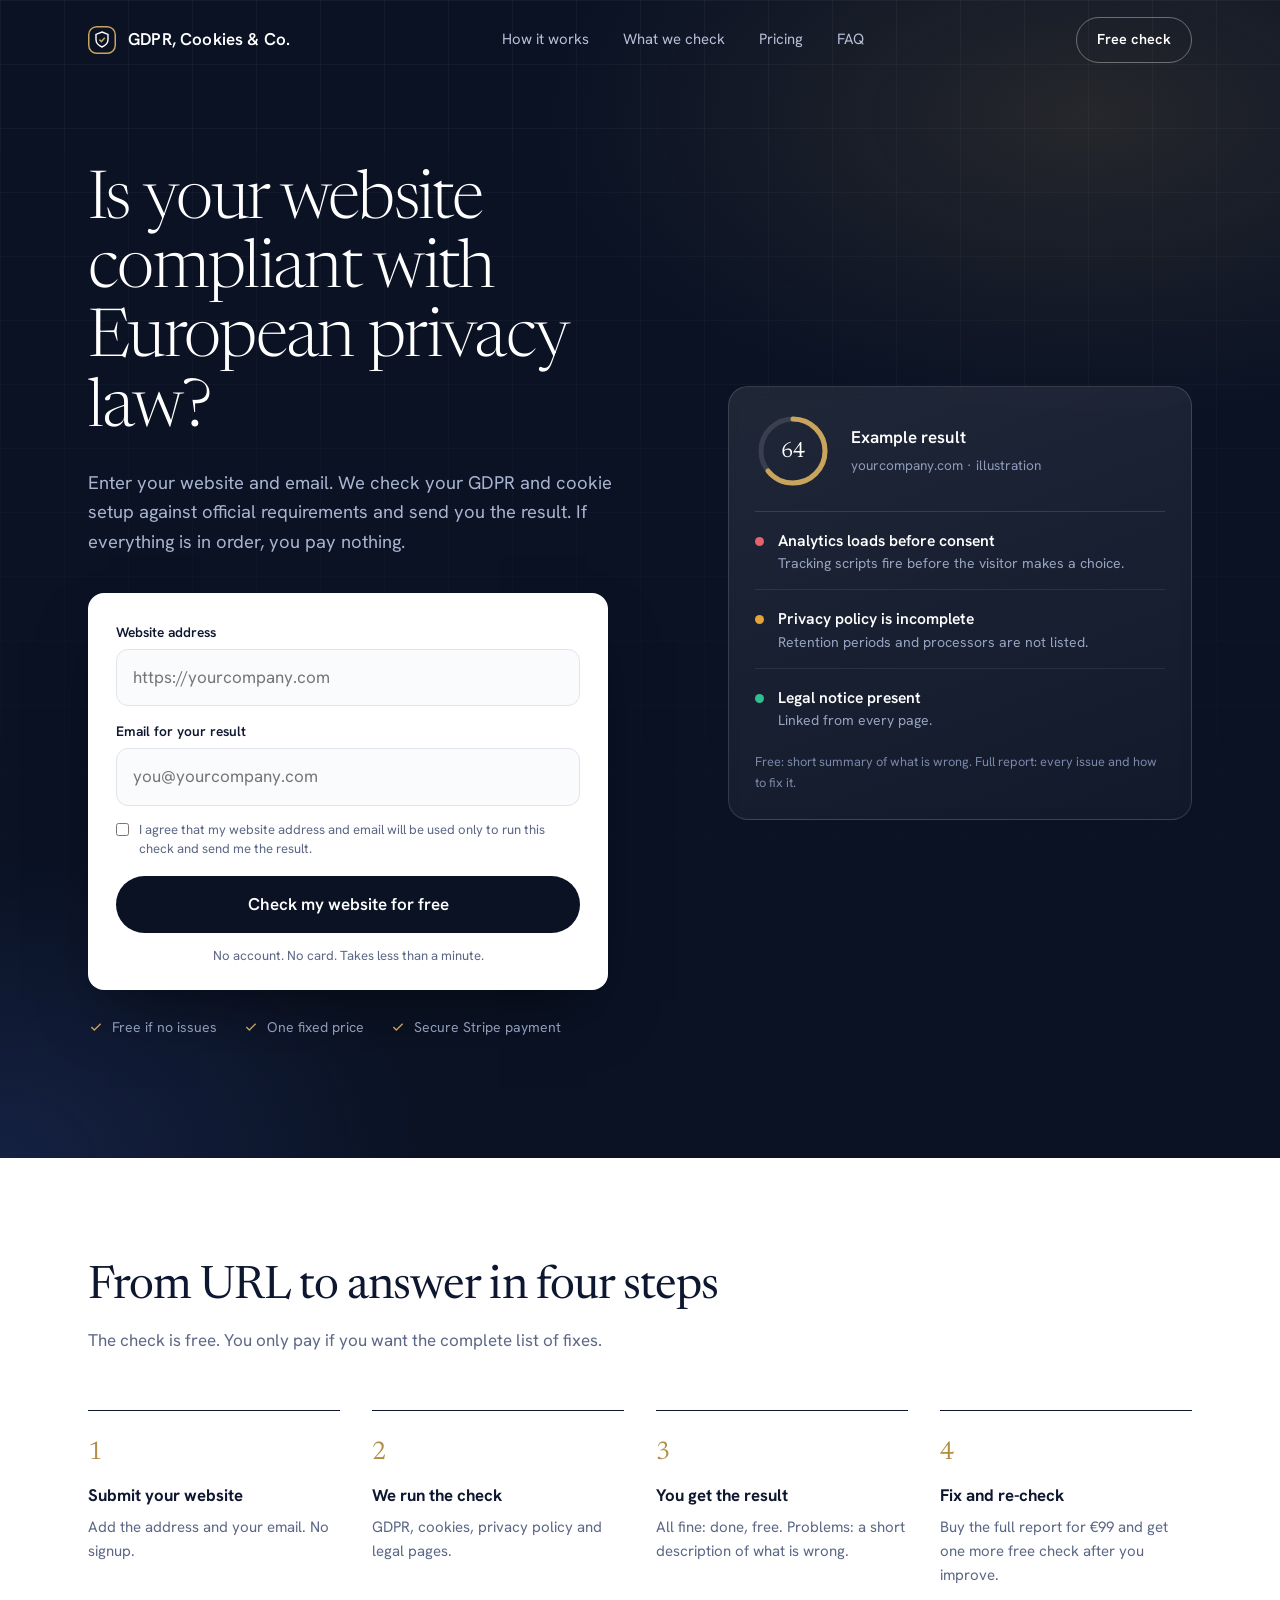
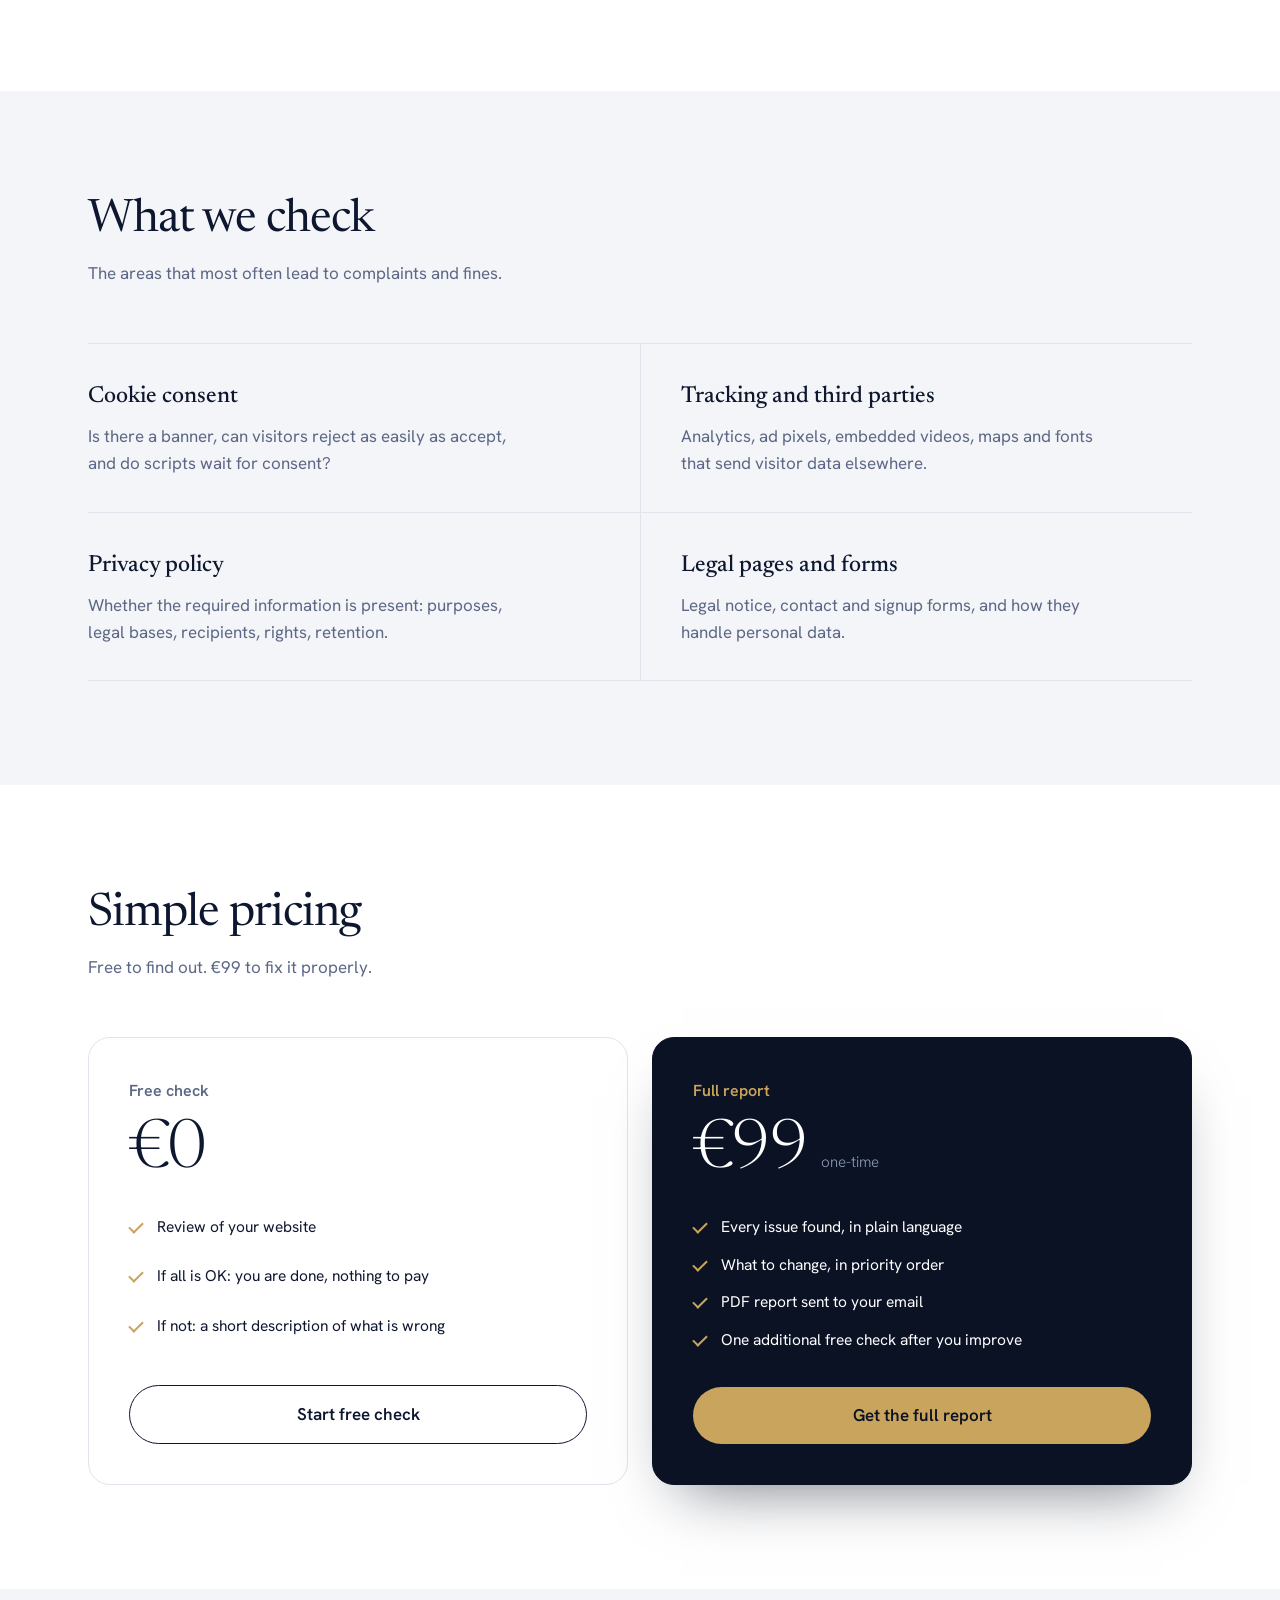
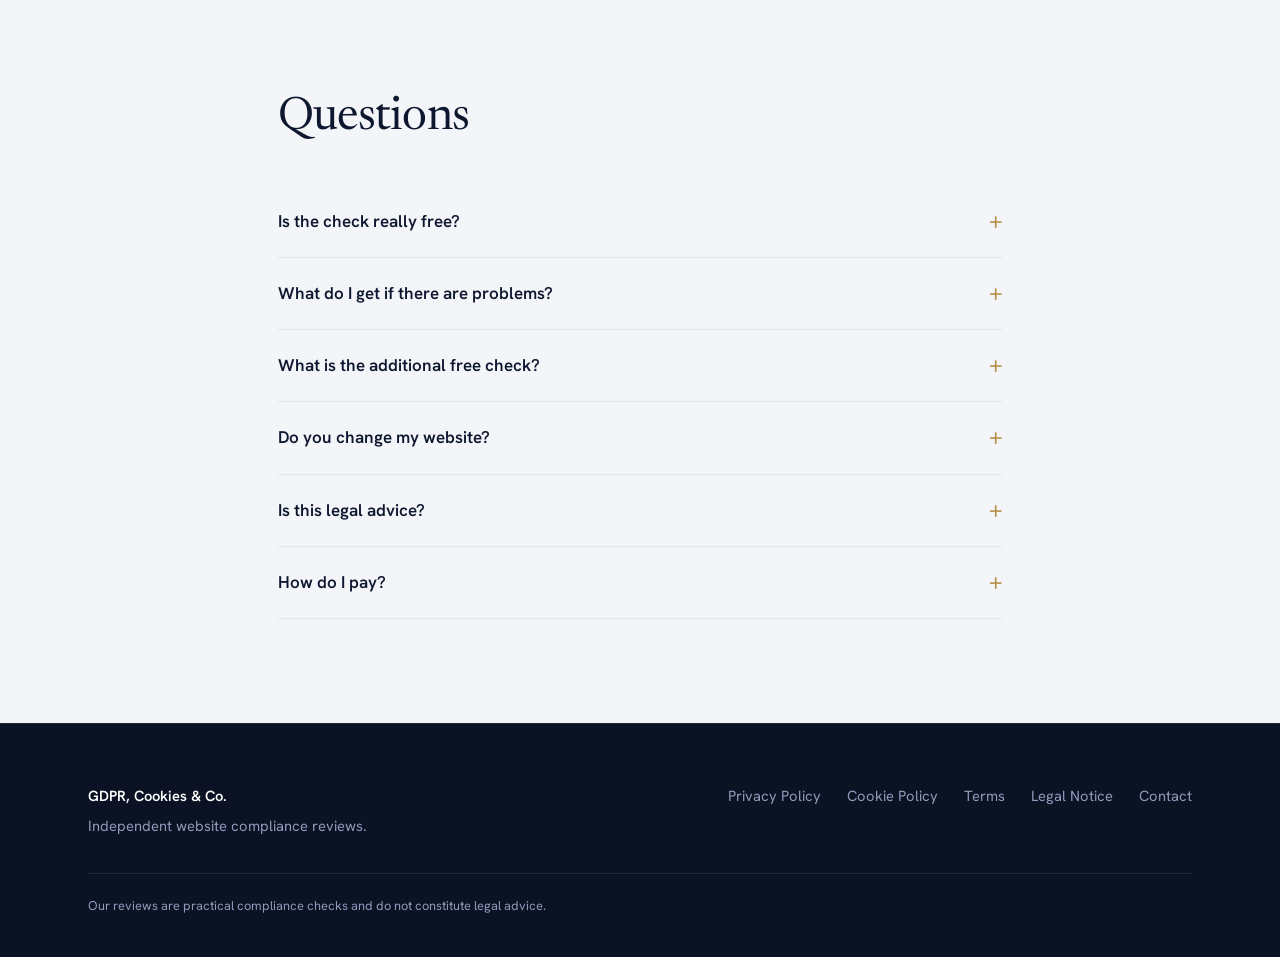
==== index.html @ 93410387 "Add files via upload" ====
<!DOCTYPE html>
<html lang="en">
<head>
<meta charset="UTF-8">
<meta name="viewport" content="width=device-width, initial-scale=1, viewport-fit=cover">
<title>Free GDPR & Cookie Check for Your Website</title>
<meta name="description" content="Enter your website and email. We check your GDPR and cookie compliance for free. Full report with fixes for €99.">
<link rel="preconnect" href="https://fonts.googleapis.com">
<link rel="preconnect" href="https://fonts.gstatic.com" crossorigin>
<link href="https://fonts.googleapis.com/css2?family=Hanken+Grotesk:wght@400;500;600;700&family=Newsreader:opsz,wght@6..72,300;6..72,400;6..72,500&display=swap" rel="stylesheet">
<style>
:root{--night:#0A1224;--night2:#111C36;--ink:#0E1730;--mute:#5B6785;--paper:#F4F5F8;--white:#fff;--line:#E1E4EC;--gold:#C9A45C;--gold-d:#B38E45;--ok:#2FBF8F;--warn:#E3A33B;--bad:#E5636D;--r:16px}
*{box-sizing:border-box;margin:0;padding:0}
html{scroll-behavior:smooth;scroll-padding-top:76px}
body{font-family:'Hanken Grotesk',system-ui,sans-serif;color:var(--ink);background:var(--paper);line-height:1.6;font-size:17px;-webkit-font-smoothing:antialiased}
a{color:inherit}
.wrap{max-width:1160px;margin:0 auto;padding:0 28px}
:focus-visible{outline:3px solid var(--gold);outline-offset:2px}
.serif{font-family:'Newsreader',Georgia,serif}

header{position:absolute;inset:0 0 auto 0;z-index:10;color:#fff}
.nav{display:flex;align-items:center;justify-content:space-between;height:80px}
.logo{font-weight:600;text-decoration:none;display:flex;align-items:center;gap:12px;letter-spacing:.01em}
.nav-links{display:flex;gap:34px;font-size:.93rem;color:#B6C0D8}
.nav-links a{text-decoration:none}.nav-links a:hover{color:#fff}
.btn{display:inline-flex;align-items:center;justify-content:center;font:inherit;font-weight:600;border:0;border-radius:999px;padding:15px 26px;cursor:pointer;text-decoration:none;transition:background .2s,transform .2s}
.btn-gold{background:var(--gold);color:var(--night)}.btn-gold:hover{background:#D6B471}
.btn-ghost{border:1px solid rgba(255,255,255,.35);color:#fff;padding:10px 20px;font-size:.9rem}.btn-ghost:hover{background:rgba(255,255,255,.08)}
.btn-dark{background:var(--night);color:#fff}.btn-dark:hover{background:var(--night2)}
.btn-outline{border:1px solid var(--ink);color:var(--ink)}.btn-outline:hover{background:var(--ink);color:#fff}
.btn[disabled]{opacity:.6;cursor:wait}

.hero{background:radial-gradient(900px 500px at 85% 10%,rgba(201,164,92,.14),transparent 60%),radial-gradient(700px 500px at 0% 100%,rgba(70,100,200,.18),transparent 60%),var(--night);color:#fff;padding:168px 0 120px;position:relative;overflow:hidden}
.hero:before{content:"";position:absolute;inset:0;background-image:linear-gradient(rgba(255,255,255,.04) 1px,transparent 1px),linear-gradient(90deg,rgba(255,255,255,.04) 1px,transparent 1px);background-size:64px 64px;mask-image:linear-gradient(180deg,#000 0%,transparent 85%)}
.hero-grid{position:relative;display:grid;grid-template-columns:1.1fr .9fr;gap:72px;align-items:center}
h1{font-family:'Newsreader',Georgia,serif;font-weight:300;font-size:clamp(2.6rem,5.2vw,4.4rem);line-height:1.04;letter-spacing:-.025em}
.lead{color:#A9B5D0;font-size:1.15rem;margin:24px 0 36px;max-width:31em}
.form-card{background:#fff;color:var(--ink);border-radius:var(--r);padding:10px;box-shadow:0 30px 60px -20px rgba(0,0,0,.5);max-width:520px}
.form-inner{padding:18px 18px 14px}
.field{margin-bottom:14px}
label.t{display:block;font-weight:600;font-size:.86rem;margin-bottom:6px}
input[type=url],input[type=email],input[type=text]{width:100%;font:inherit;padding:14px 16px;border:1px solid var(--line);border-radius:12px;background:#FAFBFC;color:var(--ink)}
input:focus{border-color:var(--gold);outline:none;background:#fff;box-shadow:0 0 0 4px rgba(201,164,92,.2)}
.consent{display:flex;gap:10px;font-size:.82rem;color:var(--mute);margin:6px 0 18px;align-items:flex-start;line-height:1.45}
.consent input{margin-top:3px;accent-color:var(--night)}
.consent a{text-decoration:underline}
.form-card .btn{width:100%}
.fine{font-size:.82rem;color:var(--mute);margin-top:12px;text-align:center}
.msg{margin-top:14px;padding:12px 14px;border-radius:10px;font-size:.93rem;display:none}
.msg.ok{display:block;background:#E3F5EE;color:#075E43}.msg.err{display:block;background:#FBE6E8;color:#B4262F}
.hp{position:absolute;left:-9999px}
.assure{display:flex;gap:26px;margin-top:26px;font-size:.88rem;color:#8E9BBA;flex-wrap:wrap}
.assure span{display:flex;gap:8px;align-items:center}
.assure svg{color:var(--gold)}

.report{background:linear-gradient(160deg,rgba(255,255,255,.09),rgba(255,255,255,.03));border:1px solid rgba(255,255,255,.14);border-radius:20px;padding:26px;backdrop-filter:blur(6px)}
.rep-top{display:flex;align-items:center;gap:20px;padding-bottom:22px;border-bottom:1px solid rgba(255,255,255,.12)}
.rep-top b{display:block;font-weight:600}
.rep-top small{color:#8E9BBA;font-size:.85rem}
.ring{flex:none}
.find{display:flex;gap:14px;padding:16px 0;border-bottom:1px solid rgba(255,255,255,.08)}
.find:last-of-type{border:0}
.dot{flex:none;width:9px;height:9px;border-radius:50%;margin-top:9px}
.find strong{display:block;font-weight:600;font-size:.98rem}
.find p{color:#97A4C2;font-size:.88rem;line-height:1.45}
.rep-foot{margin-top:6px;font-size:.8rem;color:#7A88A9}

section.s{padding:104px 0}
section.white{background:#fff}
h2{font-family:'Newsreader',Georgia,serif;font-weight:400;font-size:clamp(2rem,3.6vw,2.9rem);line-height:1.1;letter-spacing:-.02em;margin-bottom:14px}
.sub{color:var(--mute);max-width:34em;margin-bottom:56px}
.steps{display:grid;grid-template-columns:repeat(4,1fr);gap:32px}
.step{border-top:1px solid var(--ink);padding-top:22px}
.step .n{font-family:'Newsreader',serif;font-size:1.6rem;color:var(--gold-d);display:block;margin-bottom:8px}
.step h3{font-size:1.05rem;margin-bottom:6px}.step p{font-size:.94rem;color:var(--mute)}
.scope{display:grid;grid-template-columns:1fr 1fr;border-top:1px solid var(--line)}
.scope div{padding:34px 40px 34px 0;border-bottom:1px solid var(--line)}
.scope div:nth-child(even){padding:34px 0 34px 40px;border-left:1px solid var(--line)}
.scope h3{font-family:'Newsreader',serif;font-weight:500;font-size:1.45rem;margin-bottom:8px}
.scope p{color:var(--mute);max-width:26em}

.price-grid{display:grid;grid-template-columns:1fr 1fr;gap:24px}
.plan{border:1px solid var(--line);border-radius:22px;padding:40px;background:#fff;display:flex;flex-direction:column}
.plan.main{background:var(--night);color:#fff;border-color:var(--night);box-shadow:0 30px 60px -30px rgba(10,18,36,.6)}
.plan h3{font-size:1rem;font-weight:600;color:var(--mute)}.plan.main h3{color:var(--gold)}
.amount{font-family:'Newsreader',serif;font-weight:300;font-size:4.2rem;line-height:1;letter-spacing:-.03em;margin:14px 0 4px}
.amount small{font-family:'Hanken Grotesk';font-size:.95rem;color:var(--mute);letter-spacing:0}.plan.main .amount small{color:#8E9BBA}
.plan ul{list-style:none;margin:26px 0 34px;display:grid;gap:13px;flex:1}
.plan li{padding-left:28px;position:relative;font-size:.97rem}
.plan li:before{content:"";position:absolute;left:0;top:7px;width:12px;height:6px;border-left:2px solid var(--gold);border-bottom:2px solid var(--gold);transform:rotate(-45deg)}
.plan .btn{width:100%}

.faq{max-width:780px}
details{border-bottom:1px solid var(--line);padding:22px 0}
summary{cursor:pointer;font-weight:600;list-style:none;display:flex;justify-content:space-between;gap:16px}
summary::-webkit-details-marker{display:none}
summary:after{content:"+";font-size:1.5rem;line-height:1;color:var(--gold-d);font-weight:400}
details[open] summary:after{content:"–"}
details p{margin-top:10px;color:var(--mute);font-size:.98rem;max-width:40em}

#checkout{display:none;background:var(--night);color:#fff;padding:130px 0 100px;min-height:100vh}
body.is-checkout #checkout{display:block}
body.is-checkout #landing{display:none}
.co-grid{display:grid;grid-template-columns:1.1fr .9fr;gap:56px;max-width:980px;margin:0 auto;align-items:start}
.back{display:inline-block;margin-bottom:28px;color:#8E9BBA;text-decoration:none;font-size:.93rem}
#checkout h2{color:#fff}#checkout .sub{color:#A9B5D0;margin-bottom:28px}
.summary{border:1px solid rgba(255,255,255,.14);border-radius:20px;padding:30px;background:rgba(255,255,255,.04)}
.sum-row{display:flex;justify-content:space-between;gap:16px;padding:14px 0;border-bottom:1px solid rgba(255,255,255,.1)}
.sum-row.total{border:0;font-family:'Newsreader',serif;font-size:1.7rem}
.summary ul{list-style:none;margin:16px 0;display:grid;gap:9px;font-size:.93rem;color:#A9B5D0}
.secure{display:flex;gap:8px;align-items:flex-start;font-size:.83rem;color:#8E9BBA;margin-top:8px}

footer{background:var(--night);color:#8E9BBA;padding:60px 0 40px;font-size:.92rem;border-top:1px solid rgba(255,255,255,.08)}
.foot{display:flex;justify-content:space-between;gap:32px;flex-wrap:wrap}
.foot b{color:#fff;display:block;margin-bottom:6px;font-weight:600}
.foot nav{display:flex;gap:26px;flex-wrap:wrap}.foot a{text-decoration:none}.foot a:hover{color:#fff}
.disc{margin-top:36px;padding-top:22px;border-top:1px solid rgba(255,255,255,.08);font-size:.8rem}

@media(max-width:920px){.hero-grid,.price-grid,.co-grid{grid-template-columns:1fr;gap:48px}.steps{grid-template-columns:1fr 1fr}.nav-links{display:none}.hero{padding-top:128px}}
@media(max-width:600px){.steps{grid-template-columns:1fr}.scope{grid-template-columns:1fr}.scope div,.scope div:nth-child(even){padding:28px 0;border-left:0}section.s{padding:72px 0}.plan{padding:30px}}
@media(prefers-reduced-motion:reduce){html{scroll-behavior:auto}.btn{transition:none}}
</style>
</head>
<body>

<header>
  <div class="wrap nav">
    <a href="#top" class="logo" data-home>
      <svg width="28" height="28" viewBox="0 0 28 28" aria-hidden="true"><rect x=".75" y=".75" width="26.5" height="26.5" rx="8" fill="none" stroke="#C9A45C" stroke-width="1.5"/><path d="M14 6l6 2.4v5.2c0 3.6-2.5 6-6 7.4-3.5-1.4-6-3.8-6-7.4V8.4z" fill="none" stroke="#fff" stroke-width="1.4"/><path d="M11.4 13.6l2 2 3.4-3.8" fill="none" stroke="#C9A45C" stroke-width="1.5"/></svg>
      GDPR, Cookies &amp; Co.
    </a>
    <nav class="nav-links">
      <a href="#process" data-home>How it works</a>
      <a href="#scope" data-home>What we check</a>
      <a href="#pricing" data-home>Pricing</a>
      <a href="#faq" data-home>FAQ</a>
    </nav>
    <a href="#check" class="btn btn-ghost" data-home>Free check</a>
  </div>
</header>

<main id="landing">
  <section class="hero" id="top">
    <div class="wrap hero-grid">
      <div>
        <h1>Is your website compliant with European privacy law?</h1>
        <p class="lead">Enter your website and email. We check your GDPR and cookie setup against official requirements and send you the result. If everything is in order, you pay nothing.</p>

        <form class="form-card" id="check" data-form="check" action="https://formboost.app/f/903nc28y" method="POST" novalidate>
          <div class="form-inner">
            <div class="field">
              <label class="t" for="c-url">Website address</label>
              <input id="c-url" name="website" type="url" inputmode="url" placeholder="https://yourcompany.com" required autocomplete="url">
            </div>
            <div class="field">
              <label class="t" for="c-email">Email for your result</label>
              <input id="c-email" name="email" type="email" placeholder="you@yourcompany.com" required autocomplete="email">
            </div>
            <input class="hp" type="text" name="_gotcha" tabindex="-1" autocomplete="off" aria-hidden="true">
            <label class="consent"><input type="checkbox" name="consent" required><span>I agree that my website address and email will be used only to run this check and send me the result.</span></label>
            <button class="btn btn-dark" type="submit">Check my website for free</button>
            <p class="msg" role="status" aria-live="polite"></p>
            <p class="fine">No account. No card. Takes less than a minute.</p>
          </div>
        </form>
        <div class="assure">
          <span><svg width="16" height="16" viewBox="0 0 24 24" fill="none" stroke="currentColor" stroke-width="2"><path d="M5 12l4.5 4.5L19 7"/></svg>Free if no issues</span>
          <span><svg width="16" height="16" viewBox="0 0 24 24" fill="none" stroke="currentColor" stroke-width="2"><path d="M5 12l4.5 4.5L19 7"/></svg>One fixed price</span>
          <span><svg width="16" height="16" viewBox="0 0 24 24" fill="none" stroke="currentColor" stroke-width="2"><path d="M5 12l4.5 4.5L19 7"/></svg>Secure Stripe payment</span>
        </div>
      </div>

      <div>
        <div class="report" aria-label="Example of a check result">
          <div class="rep-top">
            <svg class="ring" width="76" height="76" viewBox="0 0 76 76" aria-hidden="true"><circle cx="38" cy="38" r="32" fill="none" stroke="rgba(255,255,255,.12)" stroke-width="5"/><circle cx="38" cy="38" r="32" fill="none" stroke="#C9A45C" stroke-width="5" stroke-linecap="round" stroke-dasharray="129 201" transform="rotate(-90 38 38)"/><text x="38" y="44" text-anchor="middle" fill="#fff" font-family="Newsreader,serif" font-size="22">64</text></svg>
            <div><b>Example result</b><small>yourcompany.com · illustration</small></div>
          </div>
          <div class="find"><span class="dot" style="background:var(--bad)"></span><div><strong>Analytics loads before consent</strong><p>Tracking scripts fire before the visitor makes a choice.</p></div></div>
          <div class="find"><span class="dot" style="background:var(--warn)"></span><div><strong>Privacy policy is incomplete</strong><p>Retention periods and processors are not listed.</p></div></div>
          <div class="find"><span class="dot" style="background:var(--ok)"></span><div><strong>Legal notice present</strong><p>Linked from every page.</p></div></div>
          <p class="rep-foot">Free: short summary of what is wrong. Full report: every issue and how to fix it.</p>
        </div>
      </div>
    </div>
  </section>

  <section class="s white" id="process">
    <div class="wrap">
      <h2>From URL to answer in four steps</h2>
      <p class="sub">The check is free. You only pay if you want the complete list of fixes.</p>
      <div class="steps">
        <div class="step"><span class="n">1</span><h3>Submit your website</h3><p>Add the address and your email. No signup.</p></div>
        <div class="step"><span class="n">2</span><h3>We run the check</h3><p>GDPR, cookies, privacy policy and legal pages.</p></div>
        <div class="step"><span class="n">3</span><h3>You get the result</h3><p>All fine: done, free. Problems: a short description of what is wrong.</p></div>
        <div class="step"><span class="n">4</span><h3>Fix and re-check</h3><p>Buy the full report for €99 and get one more free check after you improve.</p></div>
      </div>
    </div>
  </section>

  <section class="s" id="scope">
    <div class="wrap">
      <h2>What we check</h2>
      <p class="sub">The areas that most often lead to complaints and fines.</p>
      <div class="scope">
        <div><h3>Cookie consent</h3><p>Is there a banner, can visitors reject as easily as accept, and do scripts wait for consent?</p></div>
        <div><h3>Tracking and third parties</h3><p>Analytics, ad pixels, embedded videos, maps and fonts that send visitor data elsewhere.</p></div>
        <div><h3>Privacy policy</h3><p>Whether the required information is present: purposes, legal bases, recipients, rights, retention.</p></div>
        <div><h3>Legal pages and forms</h3><p>Legal notice, contact and signup forms, and how they handle personal data.</p></div>
      </div>
    </div>
  </section>

  <section class="s white" id="pricing">
    <div class="wrap">
      <h2>Simple pricing</h2>
      <p class="sub">Free to find out. €99 to fix it properly.</p>
      <div class="price-grid">
        <div class="plan">
          <h3>Free check</h3>
          <div class="amount">€0</div>
          <ul>
            <li>Review of your website</li>
            <li>If all is OK: you are done, nothing to pay</li>
            <li>If not: a short description of what is wrong</li>
          </ul>
          <a class="btn btn-outline" href="#check" data-home>Start free check</a>
        </div>
        <div class="plan main">
          <h3>Full report</h3>
          <div class="amount">€99 <small>one-time</small></div>
          <ul>
            <li>Every issue found, in plain language</li>
            <li>What to change, in priority order</li>
            <li>PDF report sent to your email</li>
            <li>One additional free check after you improve</li>
          </ul>
          <a class="btn btn-gold" href="#checkout" data-checkout>Get the full report</a>
        </div>
      </div>
    </div>
  </section>

  <section class="s" id="faq">
    <div class="wrap faq">
      <h2>Questions</h2>
      <div style="height:28px"></div>
      <details><summary>Is the check really free?</summary><p>Yes. If we find no material problems you pay nothing and owe us nothing.</p></details>
      <details><summary>What do I get if there are problems?</summary><p>A short description of what is wrong. The €99 report adds every issue, why it matters and how to fix it.</p></details>
      <details><summary>What is the additional free check?</summary><p>After you buy the report and make your changes, you can ask us to check the website again at no extra cost.</p></details>
      <details><summary>Do you change my website?</summary><p>No. We review and report. You or your developer make the changes.</p></details>
      <details><summary>Is this legal advice?</summary><p>No. It is a practical compliance review. For binding legal opinions, consult a lawyer.</p></details>
      <details><summary>How do I pay?</summary><p>On Stripe’s secure checkout page. We never see your card details.</p></details>
    </div>
  </section>
</main>

<main id="checkout">
  <div class="wrap">
    <div style="max-width:980px;margin:0 auto"><a class="back" href="#top" data-home>← Back to the website</a></div>
    <div class="co-grid">
      <div>
        <h2>Get your full report</h2>
        <p class="sub">Enter your details and continue to secure payment. The report is sent to the email you enter.</p>
        <form class="form-card" data-form="checkout" novalidate>
          <div class="form-inner">
            <div class="field">
              <label class="t" for="p-email">Email for your report</label>
              <input id="p-email" name="email" type="email" placeholder="you@yourcompany.com" required autocomplete="email">
            </div>
            <div class="field">
              <label class="t" for="p-url">Website address</label>
              <input id="p-url" name="website" type="url" inputmode="url" placeholder="https://yourcompany.com" required autocomplete="url">
            </div>
            <input class="hp" type="text" name="_gotcha" tabindex="-1" autocomplete="off" aria-hidden="true">
            <label class="consent"><input type="checkbox" name="consent" required><span>I agree to the <a href="terms.html">Terms</a> and that my details will be used to prepare and send my report.</span></label>
            <button class="btn btn-gold" type="submit">Continue to payment</button>
            <p class="msg" role="status" aria-live="polite"></p>
          </div>
        </form>
      </div>
      <aside class="summary" aria-label="Order summary">
        <h3 style="font-weight:600;margin-bottom:6px">Order summary</h3>
        <div class="sum-row"><span>Detailed website compliance report</span><span>€99.00</span></div>
        <ul>
          <li>All issues and how to fix them</li>
          <li>Priority order</li>
          <li>PDF by email</li>
          <li>One additional free check after improvement</li>
        </ul>
        <div class="sum-row total"><span>Total</span><span>€99.00</span></div>
        <p class="secure"><svg width="16" height="16" viewBox="0 0 24 24" fill="none" stroke="currentColor" stroke-width="2" style="flex:none;margin-top:2px"><rect x="5" y="11" width="14" height="9" rx="2"/><path d="M8 11V8a4 4 0 018 0v3"/></svg>Payment handled securely by Stripe. One-time, no subscription.</p>
      </aside>
    </div>
  </div>
</main>

<footer>
  <div class="wrap">
    <div class="foot">
      <div><b>GDPR, Cookies &amp; Co.</b>Independent website compliance reviews.</div>
      <nav>
        <a href="privacy-policy.html">Privacy Policy</a>
        <a href="cookie-policy.html">Cookie Policy</a>
        <a href="terms.html">Terms</a>
        <a href="legal-notice.html">Legal Notice</a>
        <a href="contact.html">Contact</a>
      </nav>
    </div>
    <p class="disc">Our reviews are practical compliance checks and do not constitute legal advice.</p>
  </div>
</footer>

<script>
/* ============ SETTINGS: edit these two lines ============ */
const FORM_ENDPOINT = "https://formboost.app/f/903nc28y";          // your form service URL (Formspree, Getform, Basin...)
const STRIPE_LINK   = "https://buy.stripe.com/28EaEWeGoaLl78oao4a7C01";     // Stripe Payment Link for the €99 report
/* ========================================================== */

// Switch between landing page and checkout page
function route(){
  const co = location.hash === "#checkout";
  document.body.classList.toggle("is-checkout", co);
  if (co) window.scrollTo(0,0);
}
window.addEventListener("hashchange", route); route();
document.querySelectorAll("[data-home]").forEach(a => a.addEventListener("click", () => {
  if (document.body.classList.contains("is-checkout")) {
    const id = a.getAttribute("href");
    document.body.classList.remove("is-checkout");
    setTimeout(() => { const el = document.querySelector(id); if (el) el.scrollIntoView(); }, 0);
  }
}));

function show(form, text, type){
  const m = form.querySelector(".msg");
  m.className = "msg " + type; m.textContent = text;
}
function valid(form){
  const url = form.website.value.trim(), email = form.email.value.trim();
  if (!/^https?:\/\/[^\s.]+\.[^\s]{2,}/i.test(url)) { show(form, "Enter the full website address, starting with https://", "err"); form.website.focus(); return false; }
  if (!/^[^\s@]+@[^\s@]+\.[^\s@]{2,}$/.test(email)) { show(form, "Enter a valid email address.", "err"); form.email.focus(); return false; }
  if (!form.consent.checked) { show(form, "Please tick the consent box to continue.", "err"); return false; }
  return true;
}
async function send(form, kind){
  const body = new URLSearchParams();
  body.append("type", kind);
  body.append("website", form.website.value.trim());
  body.append("email", form.email.value.trim());
  body.append("page", location.href);
  const res = await fetch(FORM_ENDPOINT, { method:"POST", body });
  if (!res.ok) throw new Error("form " + res.status);
}

document.querySelectorAll("form[data-form]").forEach(form => {
  form.addEventListener("submit", async e => {
    e.preventDefault();
    if (form._gotcha.value) return;           // bot
    if (!valid(form)) return;
    const btn = form.querySelector("button[type=submit]"), label = btn.textContent;
    btn.disabled = true; btn.textContent = "Please wait…"; show(form, "Sending…", "ok");
    const kind = form.dataset.form;
    try {
      await send(form, kind);
      if (kind === "check") {
        show(form, "Thank you. We are checking your website and will email your result.", "ok");
        form.reset();
      } else {
        const url = new URL(STRIPE_LINK);
        url.searchParams.set("prefilled_email", form.email.value.trim());
        location.href = url.toString();
        return;
      }
    } catch (err) {
      if (kind === "checkout" && !/YOUR_/.test(STRIPE_LINK)) { // do not block payment if the form service is down
        const url = new URL(STRIPE_LINK); url.searchParams.set("prefilled_email", form.email.value.trim()); location.href = url.toString(); return;
      }
      show(form, "Something went wrong. Please try again in a moment or write to us via the Contact page.", "err");
    }
    btn.disabled = false; btn.textContent = label;
  });
});
</script>
</body>
</html>
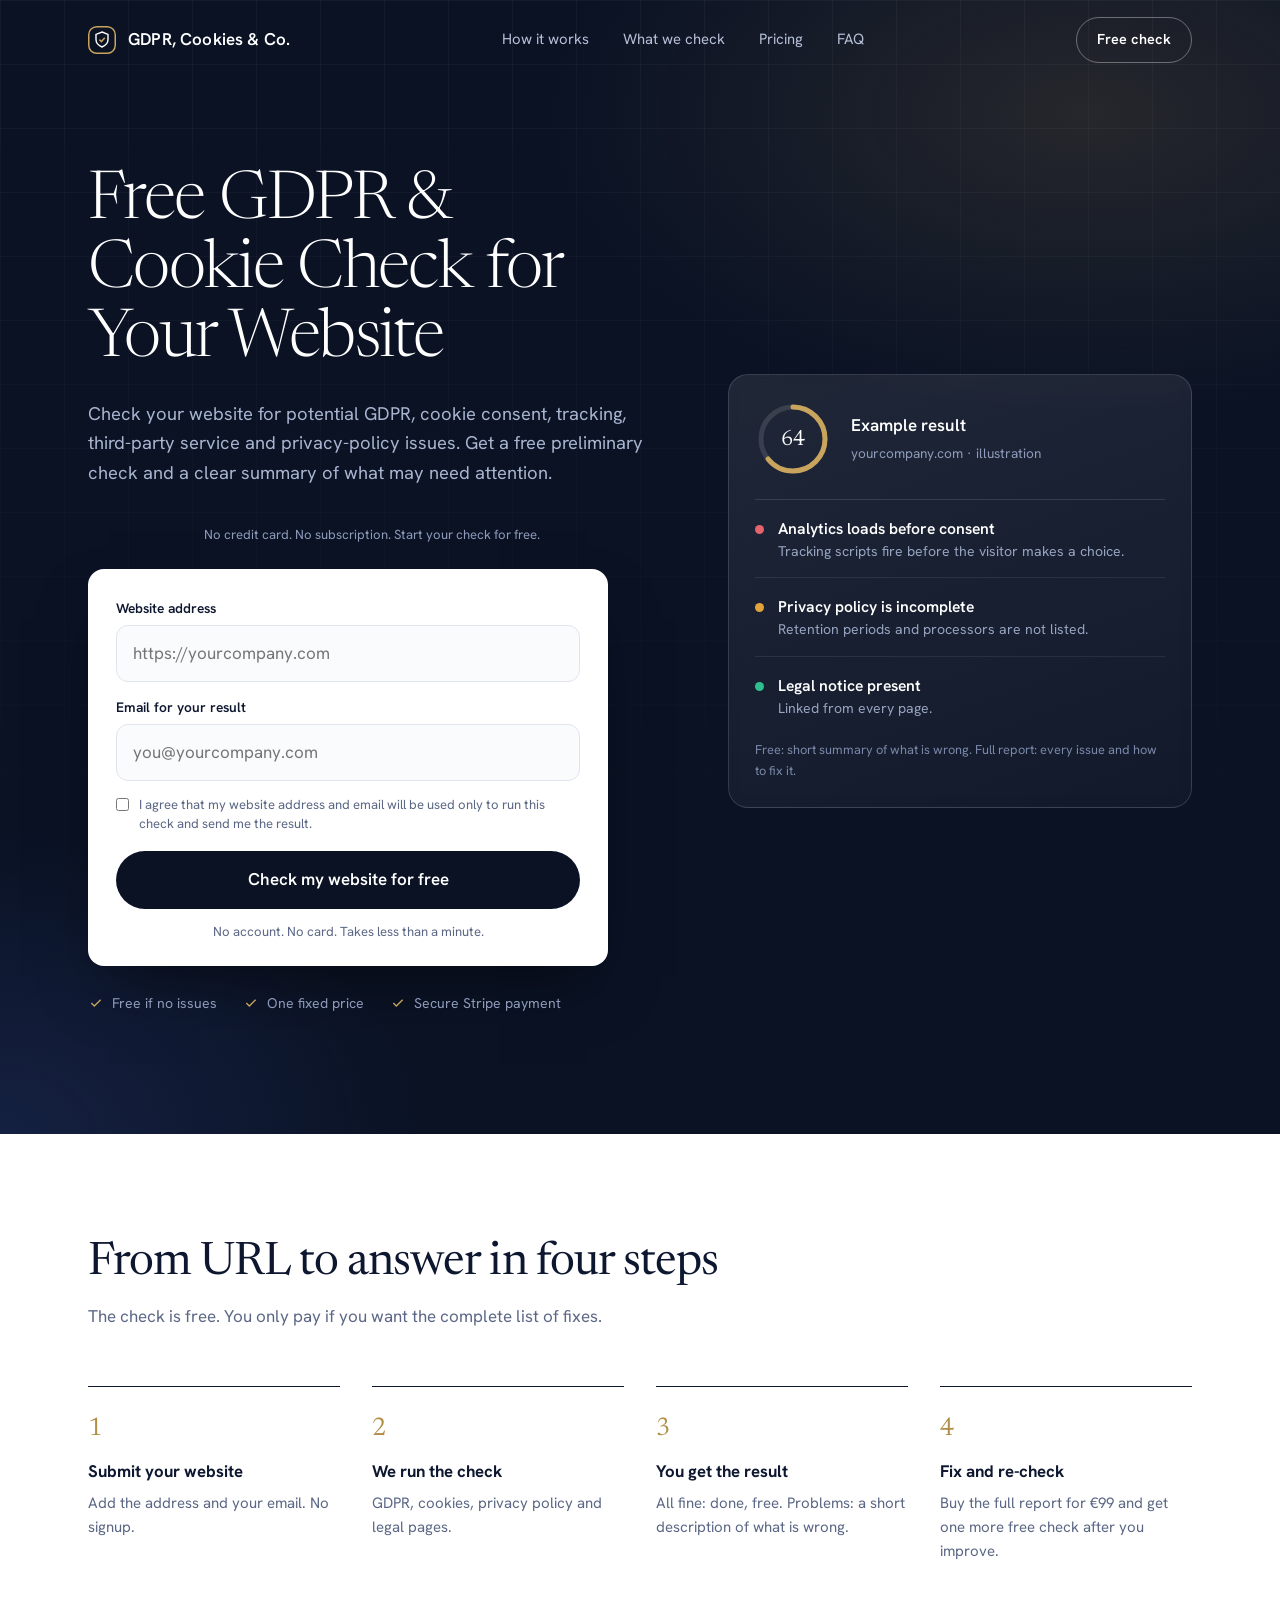
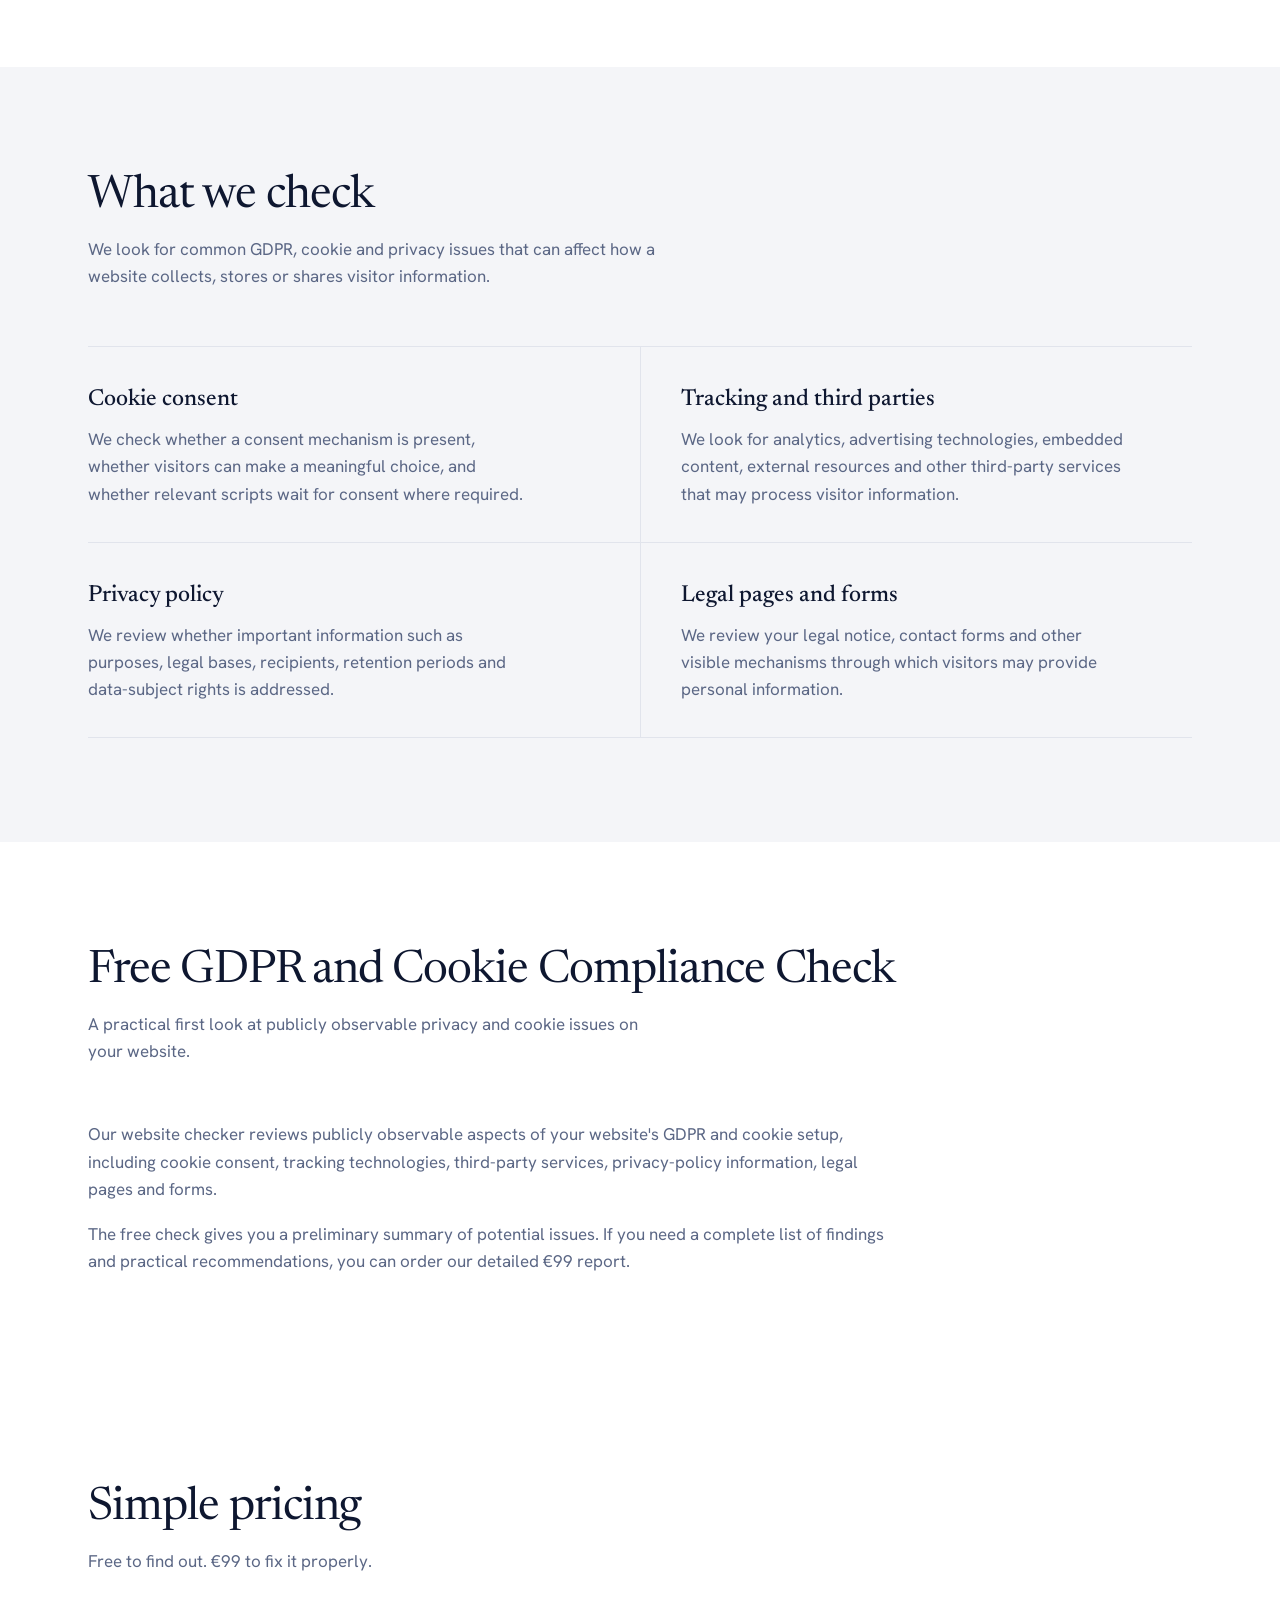
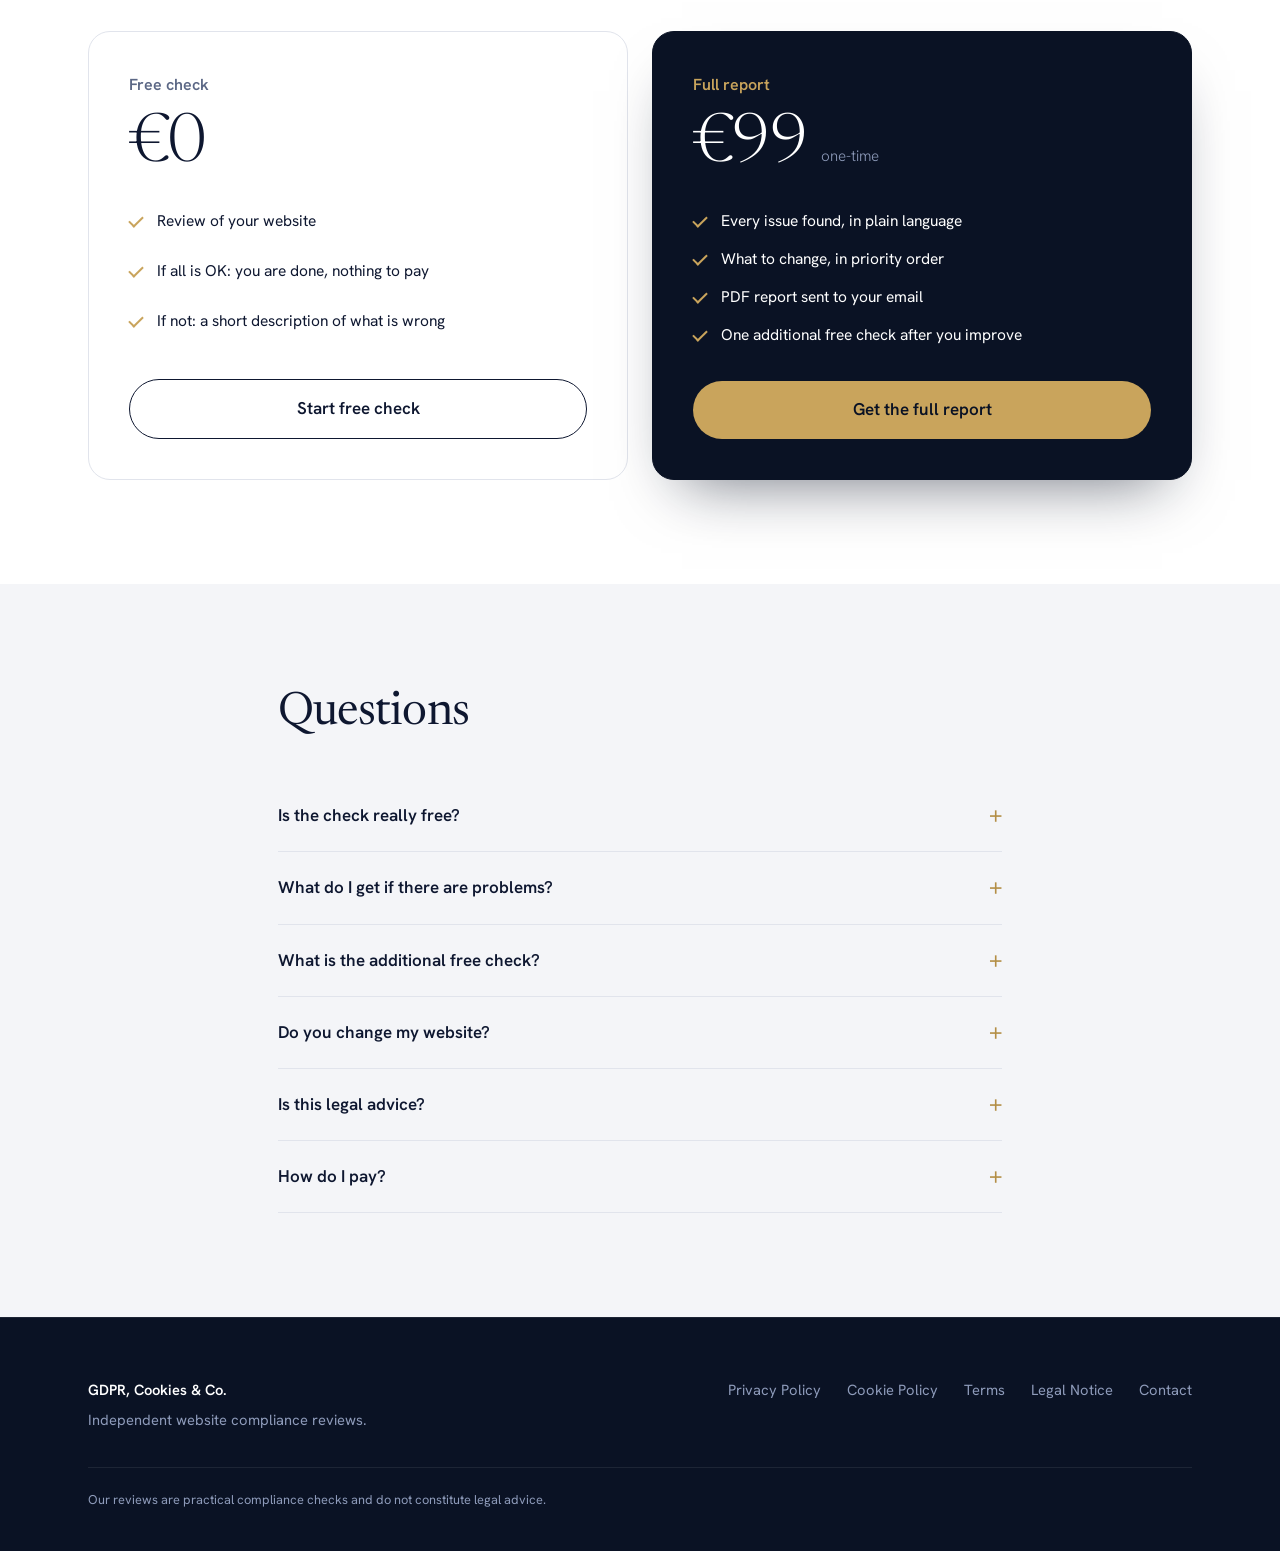
==== commit f769e4bf: "Add files via upload" ====
--- a/index.html
+++ b/index.html
@@ -3,8 +3,18 @@
 <head>
 <meta charset="UTF-8">
 <meta name="viewport" content="width=device-width, initial-scale=1, viewport-fit=cover">
-<title>Free GDPR & Cookie Check for Your Website</title>
-<meta name="description" content="Enter your website and email. We check your GDPR and cookie compliance for free. Full report with fixes for €99.">
+<title>Free GDPR & Cookie Checker | GDPR Cookies & Co.</title>
+<meta name="description" content="Check your website for potential GDPR, cookie consent, tracking, third-party service and privacy-policy issues. Start with a free website check and get a detailed report for €99.">
+<link rel="canonical" href="https://www.gdprcookieandco.world/">
+<meta property="og:title" content="Free GDPR & Cookie Checker | GDPR Cookies & Co.">
+<meta property="og:description" content="Check your website for potential GDPR, cookie consent, tracking, third-party service and privacy-policy issues.">
+<meta property="og:url" content="https://www.gdprcookieandco.world/">
+<meta property="og:type" content="website">
+<meta property="og:site_name" content="GDPR, Cookies & Co.">
+<meta name="twitter:card" content="summary">
+<script type="application/ld+json">
+{"@context":"https://schema.org","@type":"WebSite","name":"GDPR, Cookies & Co.","url":"https://www.gdprcookieandco.world/"}
+</script>
 <link rel="preconnect" href="https://fonts.googleapis.com">
 <link rel="preconnect" href="https://fonts.gstatic.com" crossorigin>
 <link href="https://fonts.googleapis.com/css2?family=Hanken+Grotesk:wght@400;500;600;700&family=Newsreader:opsz,wght@6..72,300;6..72,400;6..72,500&display=swap" rel="stylesheet">
@@ -143,8 +153,9 @@
   <section class="hero" id="top">
     <div class="wrap hero-grid">
       <div>
-        <h1>Is your website compliant with European privacy law?</h1>
-        <p class="lead">Enter your website and email. We check your GDPR and cookie setup against official requirements and send you the result. If everything is in order, you pay nothing.</p>
+        <h1>Free GDPR &amp; Cookie Check for Your Website</h1>
+        <p class="lead">Check your website for potential GDPR, cookie consent, tracking, third-party service and privacy-policy issues. Get a free preliminary check and a clear summary of what may need attention.</p>
+<p class="fine" style="color:#8E9BBA;margin:0 0 24px">No credit card. No subscription. Start your check for free.</p>
 
         <form class="form-card" id="check" data-form="check" action="https://formboost.app/f/903nc28y" method="POST" novalidate>
           <div class="form-inner">
@@ -156,7 +167,6 @@
               <label class="t" for="c-email">Email for your result</label>
               <input id="c-email" name="email" type="email" placeholder="you@yourcompany.com" required autocomplete="email">
             </div>
-            <input class="hp" type="text" name="_gotcha" tabindex="-1" autocomplete="off" aria-hidden="true">
             <label class="consent"><input type="checkbox" name="consent" required><span>I agree that my website address and email will be used only to run this check and send me the result.</span></label>
             <button class="btn btn-dark" type="submit">Check my website for free</button>
             <p class="msg" role="status" aria-live="polite"></p>
@@ -201,13 +211,22 @@
   <section class="s" id="scope">
     <div class="wrap">
       <h2>What we check</h2>
-      <p class="sub">The areas that most often lead to complaints and fines.</p>
+      <p class="sub">We look for common GDPR, cookie and privacy issues that can affect how a website collects, stores or shares visitor information.</p>
       <div class="scope">
-        <div><h3>Cookie consent</h3><p>Is there a banner, can visitors reject as easily as accept, and do scripts wait for consent?</p></div>
-        <div><h3>Tracking and third parties</h3><p>Analytics, ad pixels, embedded videos, maps and fonts that send visitor data elsewhere.</p></div>
-        <div><h3>Privacy policy</h3><p>Whether the required information is present: purposes, legal bases, recipients, rights, retention.</p></div>
-        <div><h3>Legal pages and forms</h3><p>Legal notice, contact and signup forms, and how they handle personal data.</p></div>
-      </div>
+        <div><h3>Cookie consent</h3><p>We check whether a consent mechanism is present, whether visitors can make a meaningful choice, and whether relevant scripts wait for consent where required.</p></div>
+        <div><h3>Tracking and third parties</h3><p>We look for analytics, advertising technologies, embedded content, external resources and other third-party services that may process visitor information.</p></div>
+        <div><h3>Privacy policy</h3><p>We review whether important information such as purposes, legal bases, recipients, retention periods and data-subject rights is addressed.</p></div>
+        <div><h3>Legal pages and forms</h3><p>We review your legal notice, contact forms and other visible mechanisms through which visitors may provide personal information.</p></div>
+      </div>
+    </div>
+  </section>
+
+  <section class="s white">
+    <div class="wrap">
+      <h2>Free GDPR and Cookie Compliance Check</h2>
+      <p class="sub">A practical first look at publicly observable privacy and cookie issues on your website.</p>
+      <p style="color:var(--mute);max-width:48em;margin-bottom:18px">Our website checker reviews publicly observable aspects of your website's GDPR and cookie setup, including cookie consent, tracking technologies, third-party services, privacy-policy information, legal pages and forms.</p>
+      <p style="color:var(--mute);max-width:48em">The free check gives you a preliminary summary of potential issues. If you need a complete list of findings and practical recommendations, you can order our detailed €99 report.</p>
     </div>
   </section>
 
@@ -272,7 +291,6 @@
               <label class="t" for="p-url">Website address</label>
               <input id="p-url" name="website" type="url" inputmode="url" placeholder="https://yourcompany.com" required autocomplete="url">
             </div>
-            <input class="hp" type="text" name="_gotcha" tabindex="-1" autocomplete="off" aria-hidden="true">
             <label class="consent"><input type="checkbox" name="consent" required><span>I agree to the <a href="terms.html">Terms</a> and that my details will be used to prepare and send my report.</span></label>
             <button class="btn btn-gold" type="submit">Continue to payment</button>
             <p class="msg" role="status" aria-live="polite"></p>
@@ -312,73 +330,168 @@
 </footer>
 
 <script>
-/* ============ SETTINGS: edit these two lines ============ */
-const FORM_ENDPOINT = "https://formboost.app/f/903nc28y";          // your form service URL (Formspree, Getform, Basin...)
-const STRIPE_LINK   = "https://buy.stripe.com/28EaEWeGoaLl78oao4a7C01";     // Stripe Payment Link for the €99 report
-/* ========================================================== */
-
-// Switch between landing page and checkout page
-function route(){
+/* ============ SETTINGS ============ */
+const FORM_ENDPOINT = "https://formboost.app/f/903nc28y";
+const STRIPE_LINK   = "https://buy.stripe.com/28EaEWeGoaLl78oao4a7C01";
+/* =================================== */
+
+/* Switch between landing page and checkout */
+function route() {
   const co = location.hash === "#checkout";
   document.body.classList.toggle("is-checkout", co);
-  if (co) window.scrollTo(0,0);
+  if (co) window.scrollTo(0, 0);
 }
-window.addEventListener("hashchange", route); route();
-document.querySelectorAll("[data-home]").forEach(a => a.addEventListener("click", () => {
-  if (document.body.classList.contains("is-checkout")) {
-    const id = a.getAttribute("href");
-    document.body.classList.remove("is-checkout");
-    setTimeout(() => { const el = document.querySelector(id); if (el) el.scrollIntoView(); }, 0);
-  }
-}));
-
-function show(form, text, type){
+
+window.addEventListener("hashchange", route);
+route();
+
+document.querySelectorAll("[data-home]").forEach(a => {
+  a.addEventListener("click", () => {
+    if (document.body.classList.contains("is-checkout")) {
+      const id = a.getAttribute("href");
+      document.body.classList.remove("is-checkout");
+      setTimeout(() => {
+        const el = document.querySelector(id);
+        if (el) el.scrollIntoView({ behavior: "smooth" });
+      }, 0);
+    }
+  });
+});
+
+function show(form, text, type) {
   const m = form.querySelector(".msg");
-  m.className = "msg " + type; m.textContent = text;
+  if (!m) return;
+  m.className = "msg " + type;
+  m.textContent = text;
 }
-function valid(form){
-  const url = form.website.value.trim(), email = form.email.value.trim();
-  if (!/^https?:\/\/[^\s.]+\.[^\s]{2,}/i.test(url)) { show(form, "Enter the full website address, starting with https://", "err"); form.website.focus(); return false; }
-  if (!/^[^\s@]+@[^\s@]+\.[^\s@]{2,}$/.test(email)) { show(form, "Enter a valid email address.", "err"); form.email.focus(); return false; }
-  if (!form.consent.checked) { show(form, "Please tick the consent box to continue.", "err"); return false; }
+
+function valid(form) {
+  const website = form.elements.website;
+  const email = form.elements.email;
+  const consent = form.elements.consent;
+
+  if (!website || !email || !consent) {
+    show(form, "The form is not configured correctly. Please contact us.", "err");
+    return false;
+  }
+
+  const url = website.value.trim();
+  const mail = email.value.trim();
+
+  let parsedUrl;
+  try {
+    parsedUrl = new URL(url);
+  } catch (_) {
+    parsedUrl = null;
+  }
+
+  if (!parsedUrl || !/^https?:$/.test(parsedUrl.protocol) || !parsedUrl.hostname.includes(".")) {
+    show(form, "Enter the full website address, starting with https://", "err");
+    website.focus();
+    return false;
+  }
+
+  if (!/^[^\s@]+@[^\s@]+\.[^\s@]{2,}$/.test(mail)) {
+    show(form, "Enter a valid email address.", "err");
+    email.focus();
+    return false;
+  }
+
+  if (!consent.checked) {
+    show(form, "Please tick the consent box to continue.", "err");
+    return false;
+  }
+
   return true;
 }
-async function send(form, kind){
+
+async function send(form, kind) {
   const body = new URLSearchParams();
+
+  body.append("website", form.elements.website.value.trim());
+  body.append("email", form.elements.email.value.trim());
+  body.append("consent", "yes");
   body.append("type", kind);
-  body.append("website", form.website.value.trim());
-  body.append("email", form.email.value.trim());
-  body.append("page", location.href);
-  const res = await fetch(FORM_ENDPOINT, { method:"POST", body });
-  if (!res.ok) throw new Error("form " + res.status);
+  body.append("page", window.location.href);
+
+  const response = await fetch(FORM_ENDPOINT, {
+    method: "POST",
+    headers: {
+      "Accept": "application/json",
+      "Content-Type": "application/x-www-form-urlencoded;charset=UTF-8"
+    },
+    body: body.toString()
+  });
+
+  const responseText = await response.text();
+
+  if (!response.ok) {
+    console.error("Form submission failed:", response.status, responseText);
+    throw new Error("Form service returned HTTP " + response.status);
+  }
+
+  return responseText;
 }
 
+/* Handle both forms */
 document.querySelectorAll("form[data-form]").forEach(form => {
-  form.addEventListener("submit", async e => {
-    e.preventDefault();
-    if (form._gotcha.value) return;           // bot
+  form.addEventListener("submit", async event => {
+    event.preventDefault();
+
     if (!valid(form)) return;
-    const btn = form.querySelector("button[type=submit]"), label = btn.textContent;
-    btn.disabled = true; btn.textContent = "Please wait…"; show(form, "Sending…", "ok");
+
+    const button = form.querySelector("button[type='submit']");
+    const originalLabel = button ? button.textContent : "";
+
+    if (button) {
+      button.disabled = true;
+      button.textContent = "Please wait…";
+    }
+
+    show(form, "Sending…", "ok");
+
     const kind = form.dataset.form;
+
     try {
       await send(form, kind);
+
       if (kind === "check") {
-        show(form, "Thank you. We are checking your website and will email your result.", "ok");
+        show(
+          form,
+          "Thank you. Your website has been submitted. We will email you the result.",
+          "ok"
+        );
         form.reset();
       } else {
+        /* Only redirect to Stripe after the form submission succeeds. */
+        const email = form.elements.email.value.trim();
         const url = new URL(STRIPE_LINK);
-        url.searchParams.set("prefilled_email", form.email.value.trim());
-        location.href = url.toString();
+        url.searchParams.set("prefilled_email", email);
+        window.location.href = url.toString();
         return;
       }
-    } catch (err) {
-      if (kind === "checkout" && !/YOUR_/.test(STRIPE_LINK)) { // do not block payment if the form service is down
-        const url = new URL(STRIPE_LINK); url.searchParams.set("prefilled_email", form.email.value.trim()); location.href = url.toString(); return;
+    } catch (error) {
+      console.error(error);
+
+      if (kind === "checkout") {
+        show(
+          form,
+          "We couldn't submit the order details. Please try again. Your card has not been charged.",
+          "err"
+        );
+      } else {
+        show(
+          form,
+          "We couldn't submit your request. Please check your connection and try again.",
+          "err"
+        );
       }
-      show(form, "Something went wrong. Please try again in a moment or write to us via the Contact page.", "err");
+    } finally {
+      if (button) {
+        button.disabled = false;
+        button.textContent = originalLabel;
+      }
     }
-    btn.disabled = false; btn.textContent = label;
   });
 });
 </script>
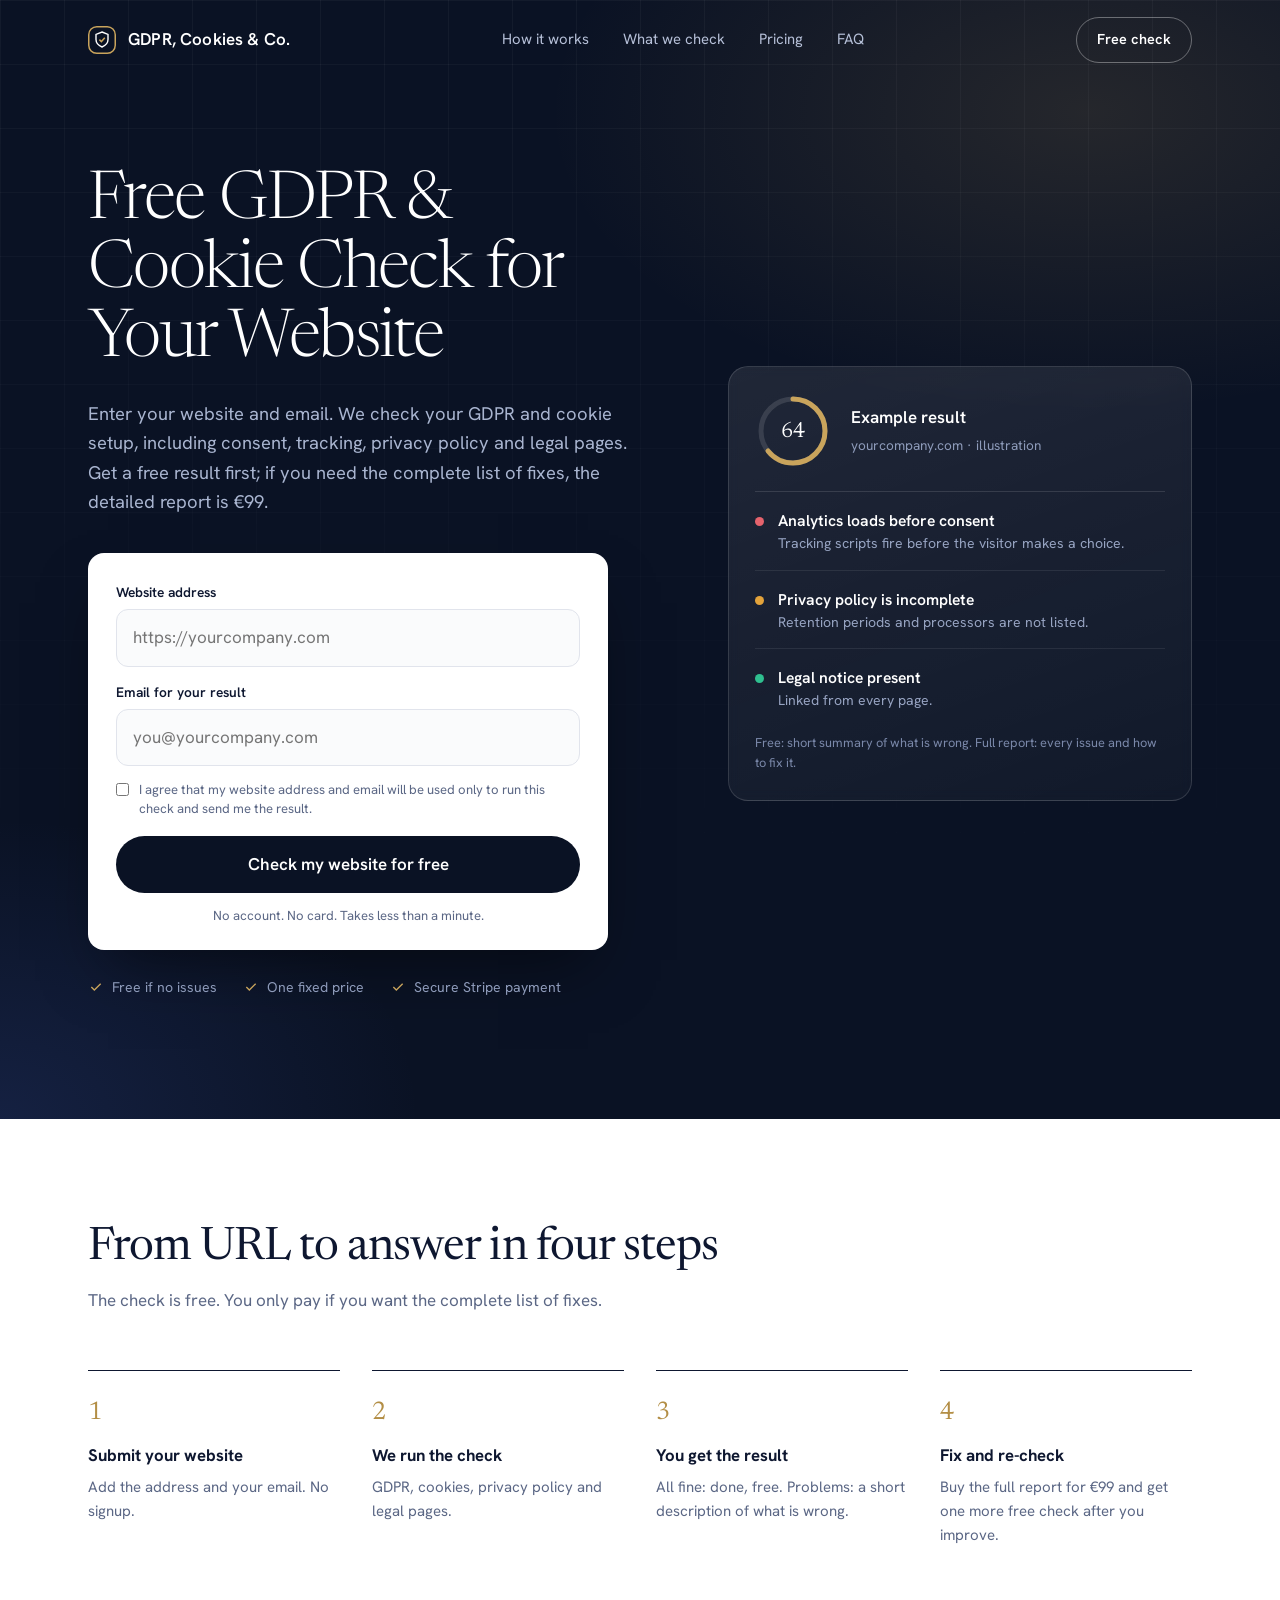
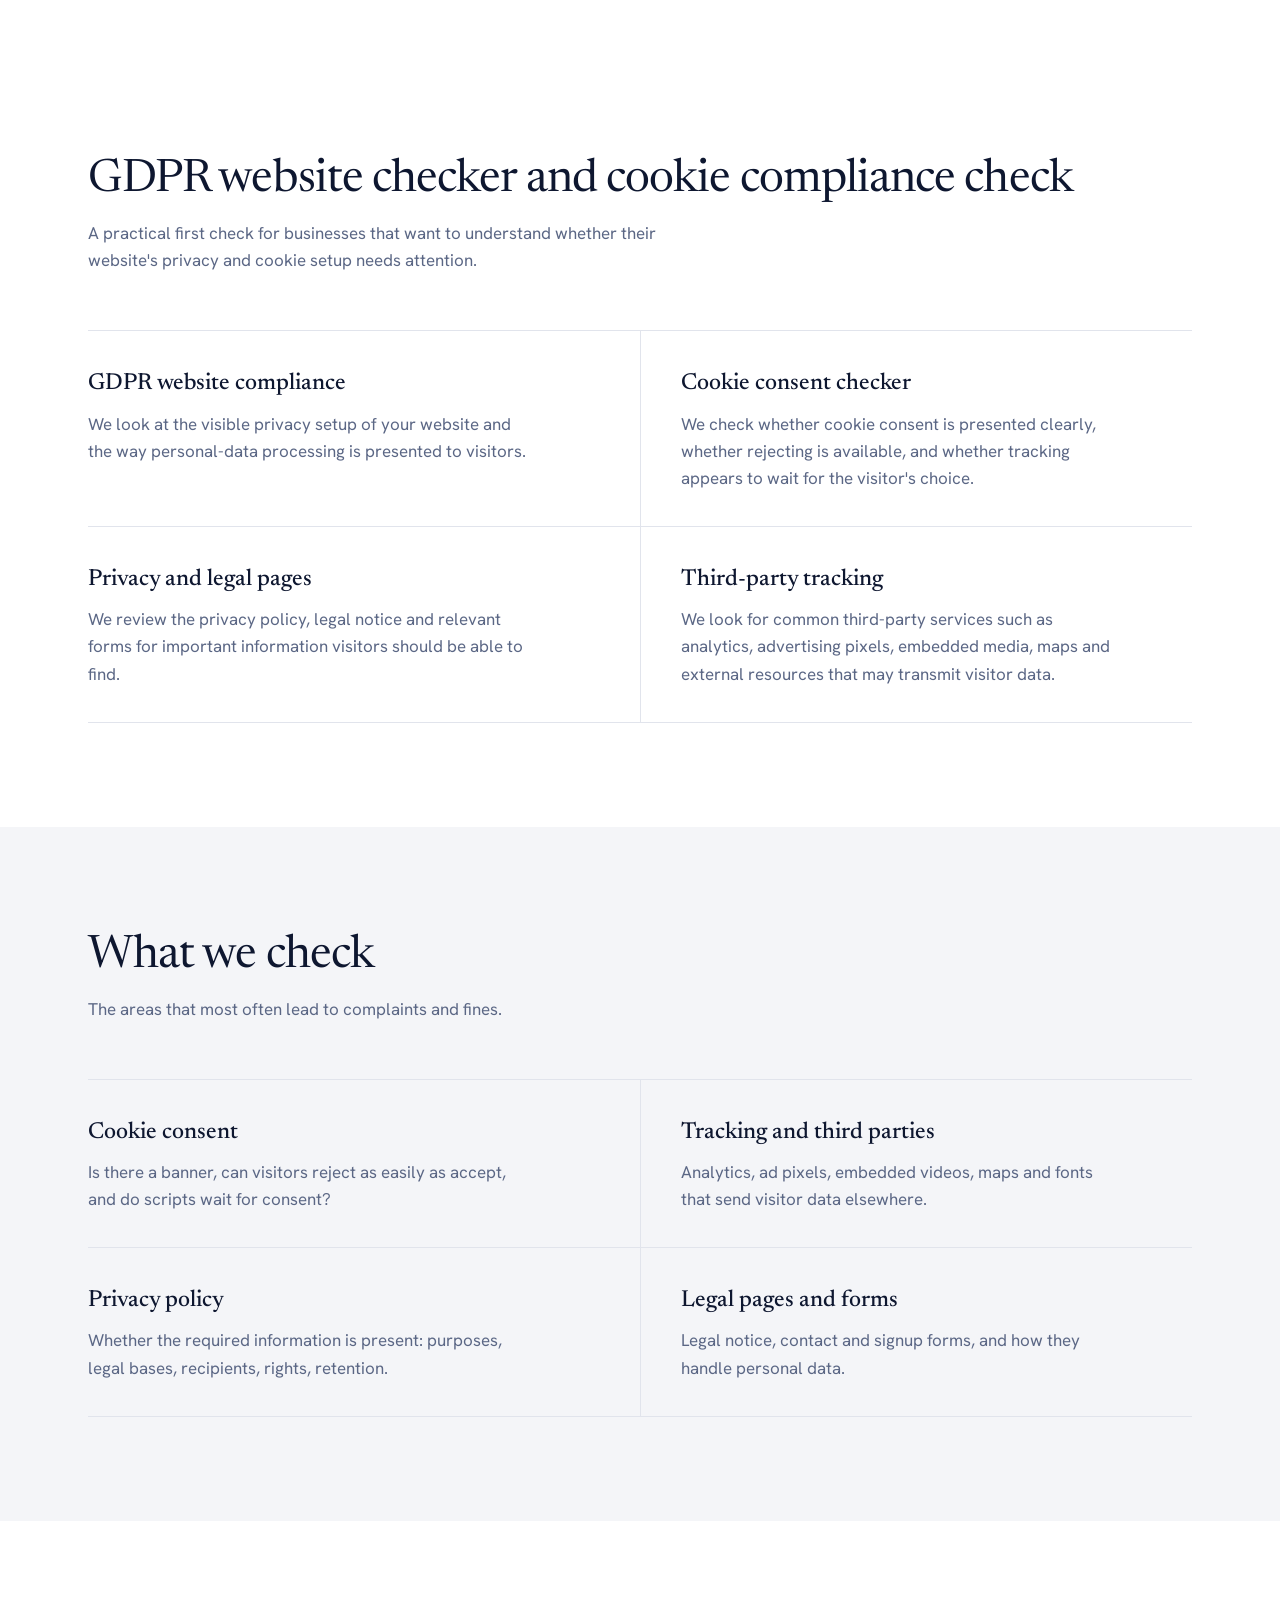
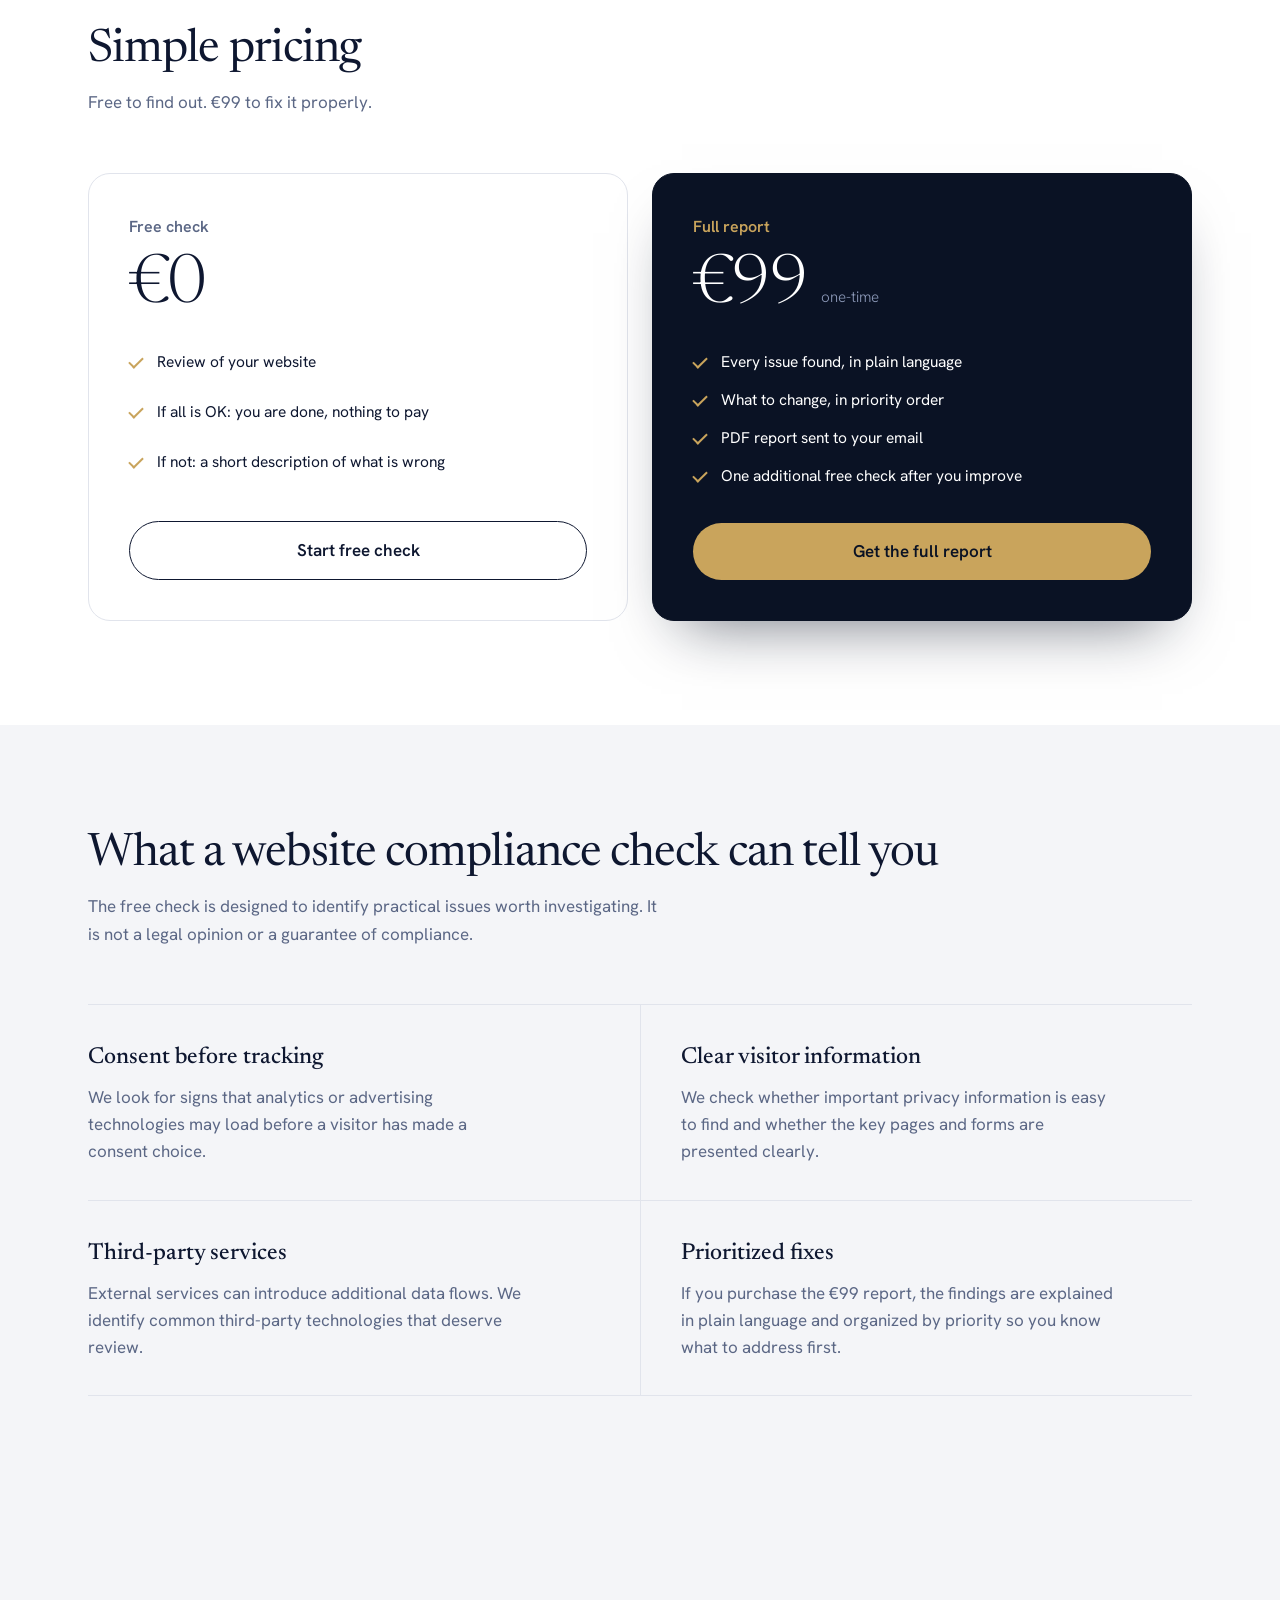
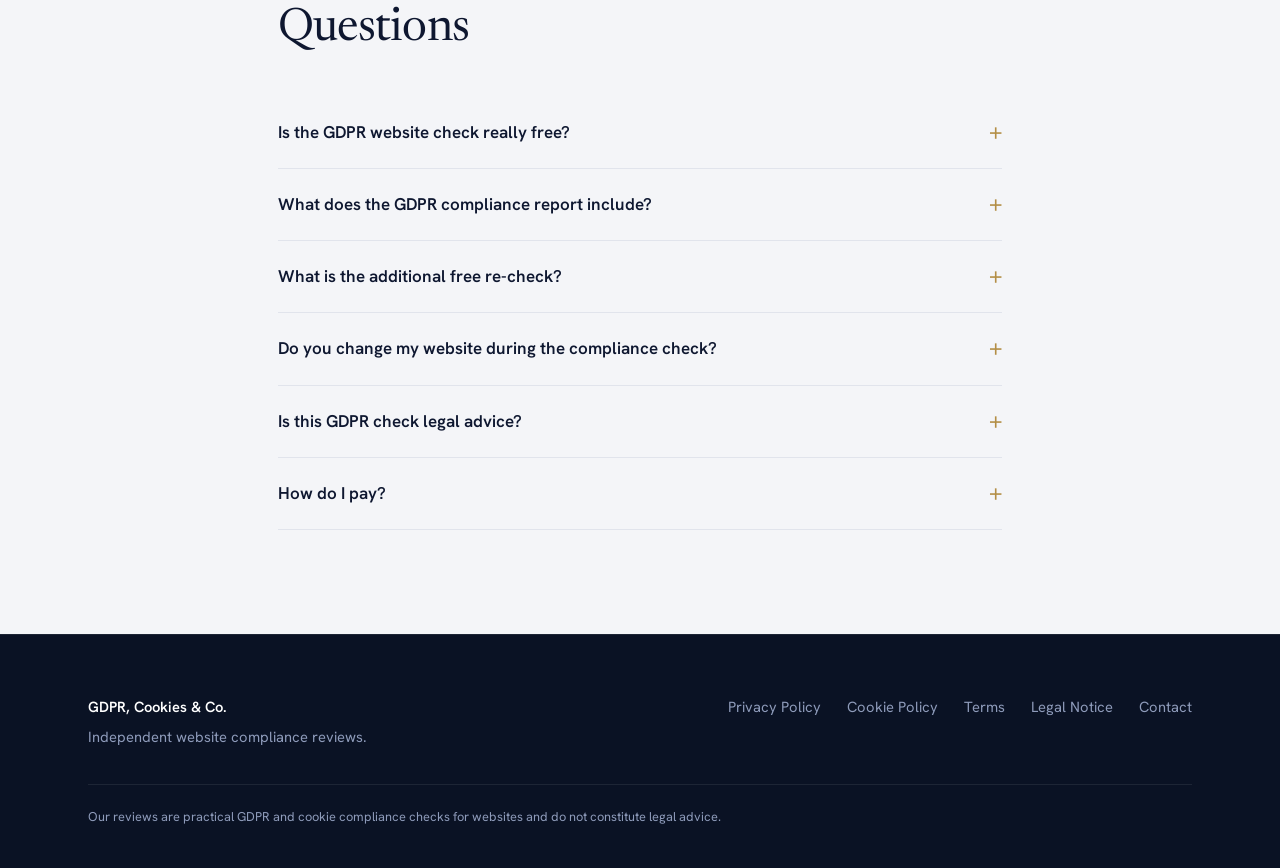
==== commit 9143f84b: "Add files via upload" ====
--- a/index.html
+++ b/index.html
@@ -3,17 +3,25 @@
 <head>
 <meta charset="UTF-8">
 <meta name="viewport" content="width=device-width, initial-scale=1, viewport-fit=cover">
-<title>Free GDPR & Cookie Checker | GDPR Cookies & Co.</title>
-<meta name="description" content="Check your website for potential GDPR, cookie consent, tracking, third-party service and privacy-policy issues. Start with a free website check and get a detailed report for €99.">
+<title>Free GDPR & Cookie Check for Your Website | GDPR, Cookies & Co.</title>
+<meta name="description" content="Free GDPR website and cookie compliance checker. Check consent, tracking, privacy policy and legal pages. Get a detailed compliance report for €99.">
 <link rel="canonical" href="https://www.gdprcookieandco.world/">
-<meta property="og:title" content="Free GDPR & Cookie Checker | GDPR Cookies & Co.">
-<meta property="og:description" content="Check your website for potential GDPR, cookie consent, tracking, third-party service and privacy-policy issues.">
+<meta property="og:type" content="website">
 <meta property="og:url" content="https://www.gdprcookieandco.world/">
-<meta property="og:type" content="website">
+<meta property="og:title" content="Free GDPR & Cookie Check for Your Website">
+<meta property="og:description" content="Check your website's GDPR, cookie consent, tracking and privacy setup for free. Get a detailed report for €99.">
 <meta property="og:site_name" content="GDPR, Cookies & Co.">
 <meta name="twitter:card" content="summary">
+<meta name="twitter:title" content="Free GDPR & Cookie Check for Your Website">
+<meta name="twitter:description" content="Free GDPR and cookie compliance check for your website. Detailed report available for €99.">
 <script type="application/ld+json">
-{"@context":"https://schema.org","@type":"WebSite","name":"GDPR, Cookies & Co.","url":"https://www.gdprcookieandco.world/"}
+{
+  "@context": "https://schema.org",
+  "@type": "WebSite",
+  "name": "GDPR, Cookies & Co.",
+  "url": "https://www.gdprcookieandco.world/",
+  "description": "Free GDPR website and cookie compliance checks with an optional detailed report."
+}
 </script>
 <link rel="preconnect" href="https://fonts.googleapis.com">
 <link rel="preconnect" href="https://fonts.gstatic.com" crossorigin>
@@ -154,8 +162,7 @@
     <div class="wrap hero-grid">
       <div>
         <h1>Free GDPR &amp; Cookie Check for Your Website</h1>
-        <p class="lead">Check your website for potential GDPR, cookie consent, tracking, third-party service and privacy-policy issues. Get a free preliminary check and a clear summary of what may need attention.</p>
-<p class="fine" style="color:#8E9BBA;margin:0 0 24px">No credit card. No subscription. Start your check for free.</p>
+        <p class="lead">Enter your website and email. We check your GDPR and cookie setup, including consent, tracking, privacy policy and legal pages. Get a free result first; if you need the complete list of fixes, the detailed report is €99.</p>
 
         <form class="form-card" id="check" data-form="check" action="https://formboost.app/f/903nc28y" method="POST" novalidate>
           <div class="form-inner">
@@ -208,25 +215,29 @@
     </div>
   </section>
 
+  <section class="s white" id="gdpr-checker">
+    <div class="wrap">
+      <h2>GDPR website checker and cookie compliance check</h2>
+      <p class="sub">A practical first check for businesses that want to understand whether their website's privacy and cookie setup needs attention.</p>
+      <div class="scope">
+        <div><h3>GDPR website compliance</h3><p>We look at the visible privacy setup of your website and the way personal-data processing is presented to visitors.</p></div>
+        <div><h3>Cookie consent checker</h3><p>We check whether cookie consent is presented clearly, whether rejecting is available, and whether tracking appears to wait for the visitor's choice.</p></div>
+        <div><h3>Privacy and legal pages</h3><p>We review the privacy policy, legal notice and relevant forms for important information visitors should be able to find.</p></div>
+        <div><h3>Third-party tracking</h3><p>We look for common third-party services such as analytics, advertising pixels, embedded media, maps and external resources that may transmit visitor data.</p></div>
+      </div>
+    </div>
+  </section>
+
   <section class="s" id="scope">
     <div class="wrap">
       <h2>What we check</h2>
-      <p class="sub">We look for common GDPR, cookie and privacy issues that can affect how a website collects, stores or shares visitor information.</p>
+      <p class="sub">The areas that most often lead to complaints and fines.</p>
       <div class="scope">
-        <div><h3>Cookie consent</h3><p>We check whether a consent mechanism is present, whether visitors can make a meaningful choice, and whether relevant scripts wait for consent where required.</p></div>
-        <div><h3>Tracking and third parties</h3><p>We look for analytics, advertising technologies, embedded content, external resources and other third-party services that may process visitor information.</p></div>
-        <div><h3>Privacy policy</h3><p>We review whether important information such as purposes, legal bases, recipients, retention periods and data-subject rights is addressed.</p></div>
-        <div><h3>Legal pages and forms</h3><p>We review your legal notice, contact forms and other visible mechanisms through which visitors may provide personal information.</p></div>
-      </div>
-    </div>
-  </section>
-
-  <section class="s white">
-    <div class="wrap">
-      <h2>Free GDPR and Cookie Compliance Check</h2>
-      <p class="sub">A practical first look at publicly observable privacy and cookie issues on your website.</p>
-      <p style="color:var(--mute);max-width:48em;margin-bottom:18px">Our website checker reviews publicly observable aspects of your website's GDPR and cookie setup, including cookie consent, tracking technologies, third-party services, privacy-policy information, legal pages and forms.</p>
-      <p style="color:var(--mute);max-width:48em">The free check gives you a preliminary summary of potential issues. If you need a complete list of findings and practical recommendations, you can order our detailed €99 report.</p>
+        <div><h3>Cookie consent</h3><p>Is there a banner, can visitors reject as easily as accept, and do scripts wait for consent?</p></div>
+        <div><h3>Tracking and third parties</h3><p>Analytics, ad pixels, embedded videos, maps and fonts that send visitor data elsewhere.</p></div>
+        <div><h3>Privacy policy</h3><p>Whether the required information is present: purposes, legal bases, recipients, rights, retention.</p></div>
+        <div><h3>Legal pages and forms</h3><p>Legal notice, contact and signup forms, and how they handle personal data.</p></div>
+      </div>
     </div>
   </section>
 
@@ -260,15 +271,28 @@
     </div>
   </section>
 
+  <section class="s" id="methodology">
+    <div class="wrap">
+      <h2>What a website compliance check can tell you</h2>
+      <p class="sub">The free check is designed to identify practical issues worth investigating. It is not a legal opinion or a guarantee of compliance.</p>
+      <div class="scope">
+        <div><h3>Consent before tracking</h3><p>We look for signs that analytics or advertising technologies may load before a visitor has made a consent choice.</p></div>
+        <div><h3>Clear visitor information</h3><p>We check whether important privacy information is easy to find and whether the key pages and forms are presented clearly.</p></div>
+        <div><h3>Third-party services</h3><p>External services can introduce additional data flows. We identify common third-party technologies that deserve review.</p></div>
+        <div><h3>Prioritized fixes</h3><p>If you purchase the €99 report, the findings are explained in plain language and organized by priority so you know what to address first.</p></div>
+      </div>
+    </div>
+  </section>
+
   <section class="s" id="faq">
     <div class="wrap faq">
       <h2>Questions</h2>
       <div style="height:28px"></div>
-      <details><summary>Is the check really free?</summary><p>Yes. If we find no material problems you pay nothing and owe us nothing.</p></details>
-      <details><summary>What do I get if there are problems?</summary><p>A short description of what is wrong. The €99 report adds every issue, why it matters and how to fix it.</p></details>
-      <details><summary>What is the additional free check?</summary><p>After you buy the report and make your changes, you can ask us to check the website again at no extra cost.</p></details>
-      <details><summary>Do you change my website?</summary><p>No. We review and report. You or your developer make the changes.</p></details>
-      <details><summary>Is this legal advice?</summary><p>No. It is a practical compliance review. For binding legal opinions, consult a lawyer.</p></details>
+      <details><summary>Is the GDPR website check really free?</summary><p>Yes. If we find no material problems you pay nothing and owe us nothing.</p></details>
+      <details><summary>What does the GDPR compliance report include?</summary><p>A short description of what is wrong. The €99 report adds every issue, why it matters and how to fix it.</p></details>
+      <details><summary>What is the additional free re-check?</summary><p>After you buy the report and make your changes, you can ask us to check the website again at no extra cost.</p></details>
+      <details><summary>Do you change my website during the compliance check?</summary><p>No. We review and report. You or your developer make the changes.</p></details>
+      <details><summary>Is this GDPR check legal advice?</summary><p>No. It is a practical compliance review. For binding legal opinions, consult a lawyer.</p></details>
       <details><summary>How do I pay?</summary><p>On Stripe’s secure checkout page. We never see your card details.</p></details>
     </div>
   </section>
@@ -325,7 +349,7 @@
         <a href="contact.html">Contact</a>
       </nav>
     </div>
-    <p class="disc">Our reviews are practical compliance checks and do not constitute legal advice.</p>
+    <p class="disc">Our reviews are practical GDPR and cookie compliance checks for websites and do not constitute legal advice.</p>
   </div>
 </footer>
 
